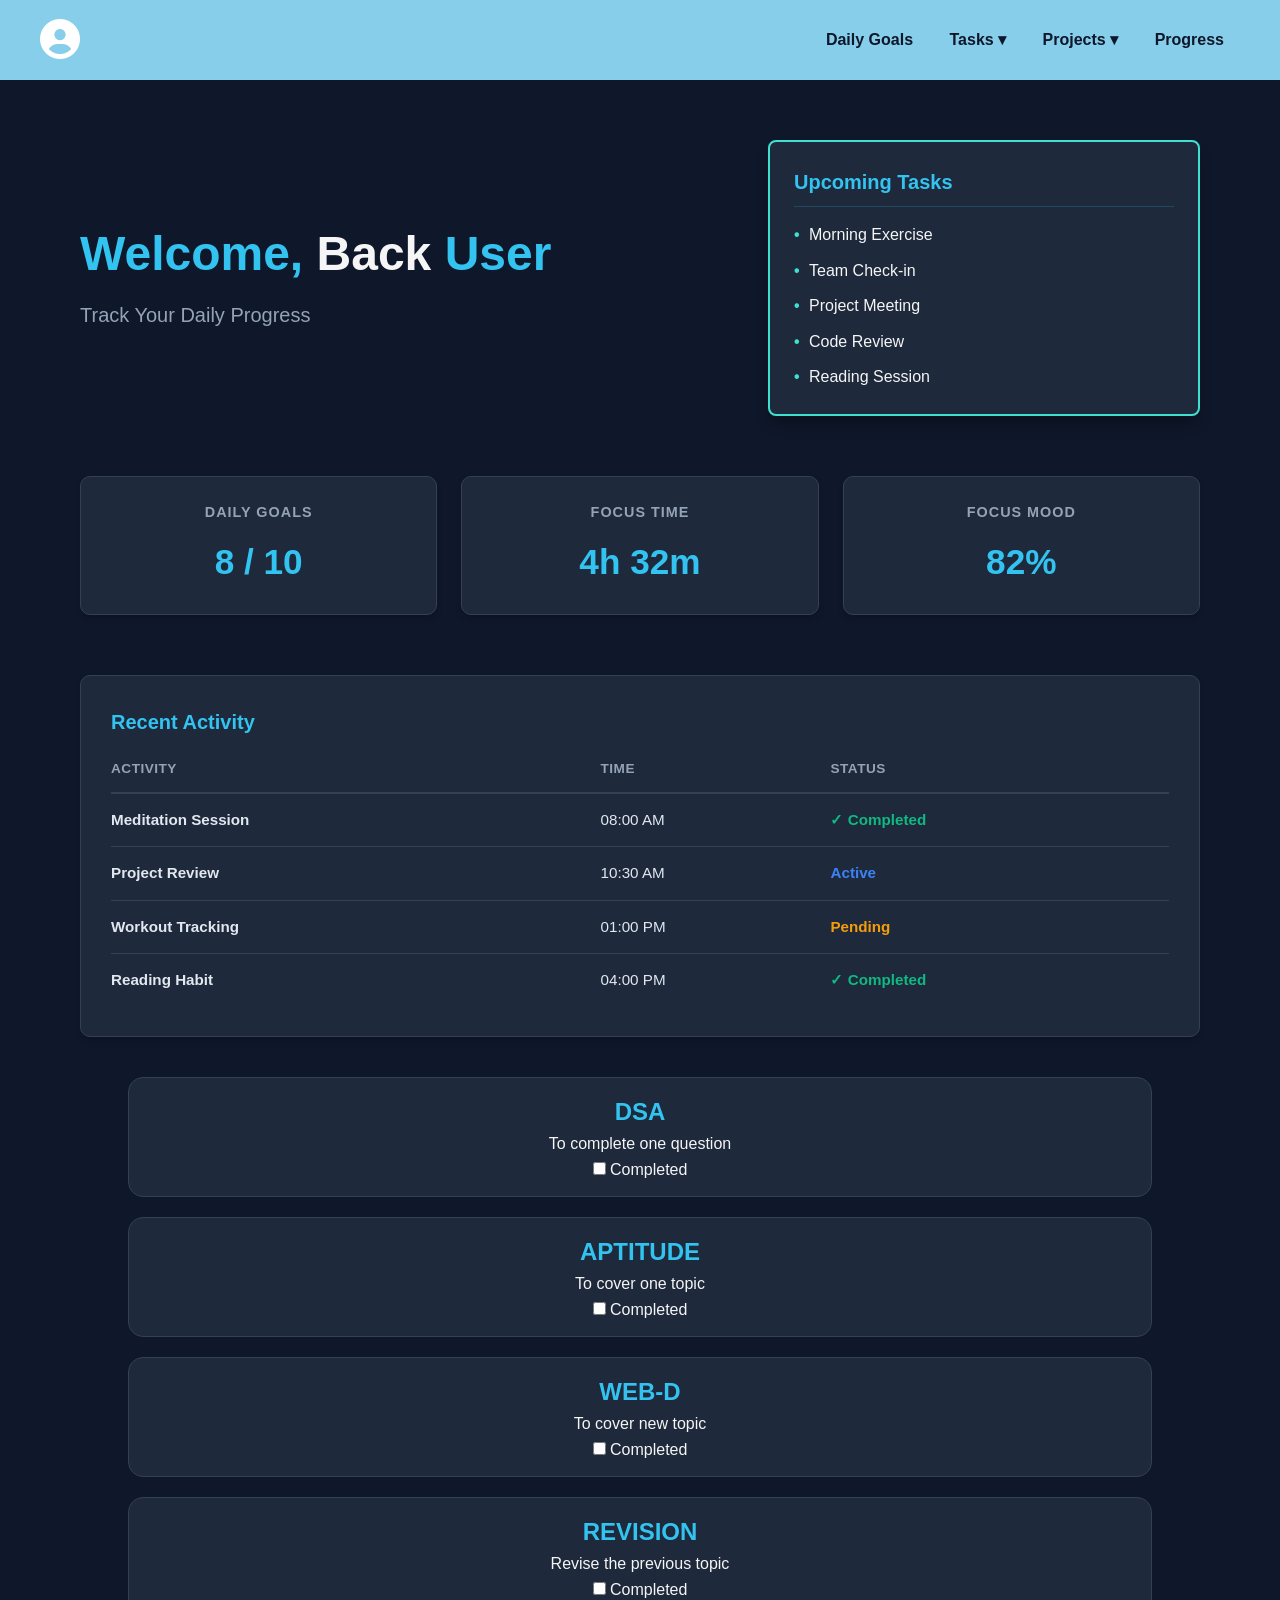
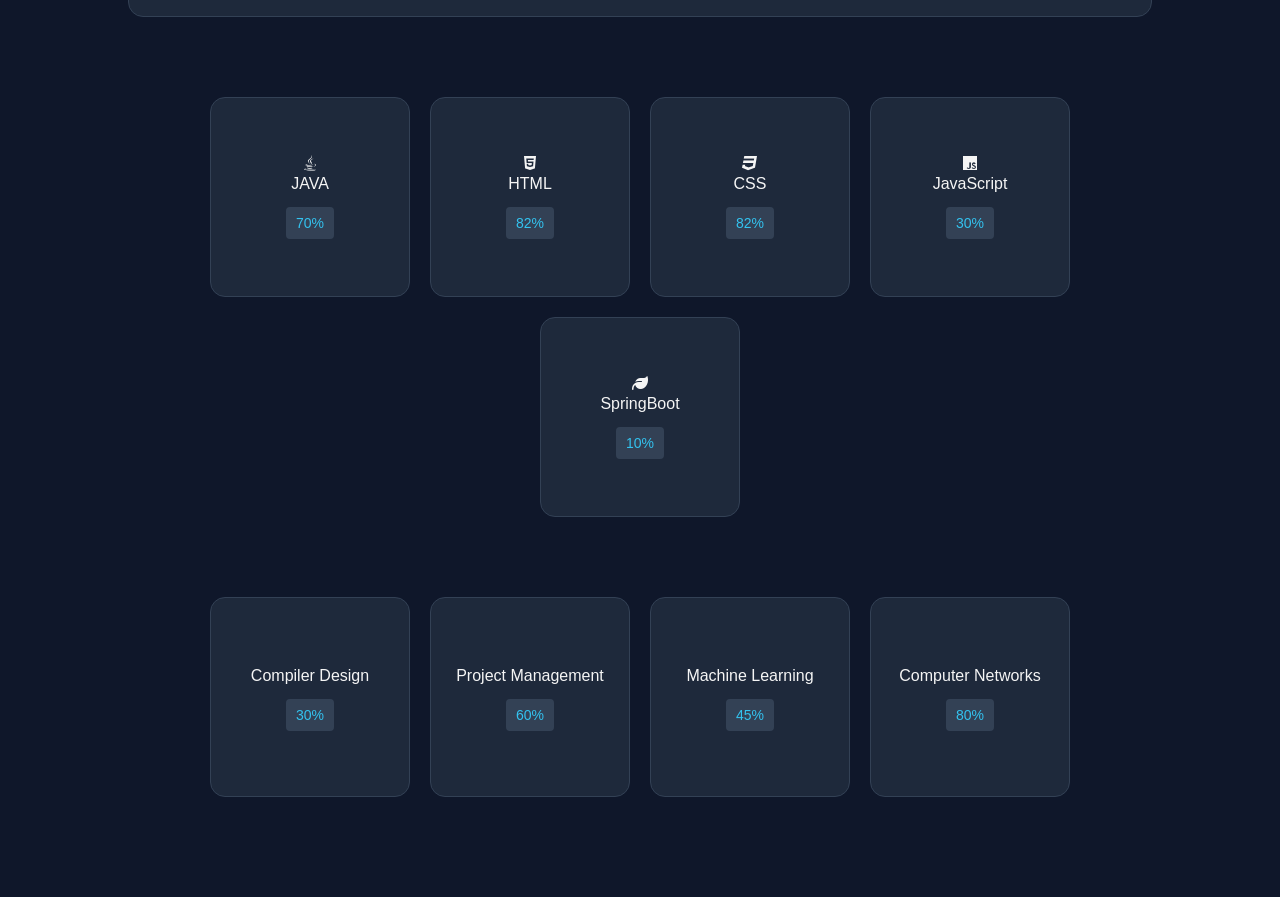
==== home.html @ 6d2ad8e4 "add the profile section and remove the personal dashboard section" ====
<!DOCTYPE html>
<html lang="en">
<head>
  <meta charset="UTF-8">
  <meta name="viewport" content="width=device-width, initial-scale=1.0">
  <title>Personal Placement Tracker</title>
  <link rel ="stylesheet" href="style.css">
  <link rel="stylesheet" href="https://cdnjs.cloudflare.com/ajax/libs/font-awesome/6.5.0/css/all.min.css">
</head>
<body>
  <header class="main">
        <div class="profile">
        <i class="fa-solid fa-circle-user"></i>
        </div>
      <nav class="nav-container">
        <a href="#DailyGoals" class="btn">Daily Goals</a>
        <div class="dropdown">
            <a href="#Tasks" class="btn">Tasks ▾</a>
            <div class="dropdown-content">
             <a href="#dsa">DSA</a>
             <a href="#aptitude">Apptitude</a>
             <a href="#web-d">Web-D</a>
             <a href="#revision">Revision</a>
            </div>
        </div>
        <div class="dropdown">
            <a href="#projects" class="btn dropdown-btn">Projects ▾</a>
            <div class="dropdown-content">
                <a href="https://ritesh-620.github.io/personalportfolio/" target="_blank">My Portfolio Website</a>
                <a href="#home">Personal Dashboard</a>
            </div>
        </div>
        <a href="#Progress" class="btn">Progress</a>
    </nav>
  </header>
  
  <section id="home" class="main-container">
        <div class="LEFT">
            <h1 class="intro">
                <span class="intro1">Welcome,</span>
                <span class="intro2">Back</span>
                <span class="intro3">User</span>
            </h1>
            <h2 class="text1">
                <span>Track Your Daily Progress</span>
            </h2>
        </div>

        <div class="RIGHT">
        <div class="Upcoming-Tasks">
            <h3>Upcoming Tasks</h3>
            <div class="task-list">
            <li>Morning Exercise</li>
            <li>Team Check-in</li>
            <li>Project Meeting</li>
            <li>Code Review</li>
            <li>Reading Session</li>
            </div>  
        </div>
        </div>
   </section>

  <section class="metrics-container">
    <div class="metric-card">
        <div class="metric-title">Daily Goals</div>
        <div class="metric-value">8 / 10</div>
    </div>

    <div class="metric-card">
        <div class="metric-title">Focus Time</div>
        <div class="metric-value">4h 32m</div>
    </div>

    <div class="metric-card">
        <div class="metric-title">Focus Mood</div>
        <div class="metric-value">82%</div>
    </div>
      
  </section>
  <div class="card activity-card">
    <h3>Recent Activity</h3>
    <table class="activity-table">
        <thead>
            <tr>
                <th>Activity</th>
                <th>Time</th>
                <th>Status</th>
            </tr>
        </thead>
        <tbody id="activityTableBody">
             <tr>
                <td>Meditation Session</td>
                <td>08:00 AM</td>
                <td>✓ Completed</td>
            </tr>
            <tr>
                <td>Project Review</td>
                <td>10:30 AM</td>
                <td>Active</td>
            </tr>
            <tr>
                <td>Workout Tracking</td>
                <td>01:00 PM</td>
                <td>Pending</td>
            </tr>
            <tr>
                <td>Reading Habit</td>
                <td>04:00 PM</td>
                <td>✓ Completed</td>
            </tr>
        </tbody>
    </table>
    </div>
    <div class="Tasks" id="Tasks">
        <div class="dsa" id="dsa">
            <h2>DSA</h2>
            <p>To complete one question</p>
            <div class="task">
                <input type="checkbox" id="check1">
                <label for="check1">Completed</label>
            </div>
        </div>
        <div class="aptitude" id="aptitude">
            <h2>APTITUDE</h2>
            <p>To cover one topic</p>
            <div class="task">
                <input type="checkbox" id="check1">
                <label for="check1">Completed</label>
            </div>
        </div>
        <div class="web-d" id="web-d">
            <h2>WEB-D</h2>
            <p>To cover new topic</p>
            <div class="task">
                <input type="checkbox" id="check1">
                <label for="check1">Completed</label>
            </div>
        </div>
        <div class="revision" id="revision">
            <h2>REVISION</h2>
            <p>Revise the previous topic</p>
            <div class="task">
                <input type="checkbox" id="check1">
                <label for="check1">Completed</label>
            </div>
        </div>
    </div>
    <div  class="Progress" id="Progress">

        <div class="Coding-Progress">
           
           <div class="Java">
                <i class="fa-brands fa-java"></i>
                <p>JAVA</p>
                <div class="Progress-bar">70%</div>
                
            </div>
            <div class="Html">
                <i class="fa-brands fa-html5"></i>
                <p>HTML</p>
                <div class="Progress-bar">82%</div>
                
            </div>
            <div class="Css">
                <i class="fa-brands fa-css3"></i>
                 <p>CSS</p>
                <div class="Progress-bar">82%</div>
               
            </div>
            <div class="javascript">
                <i class="fa-brands fa-js"></i>
                <p>JavaScript</p>
                 <div class="Progress-bar">30%</div>
                
            </div>
            <div class="springboot">
                <i class="fa-solid fa-leaf"></i>
                <p>SpringBoot</p>
                <div class="Progress-bar">10%</div>
                
            </div>
        </div>
        <div class="Sem-subject-Progress">
            
            <div class="subject1">
                <p>Compiler Design</p>
                <div class="Progress-bar">30%</div>
            </div>
            <div class="subject2">
                <p>Project Management</p>
                <div class="Progress-bar">60%</div>
            </div>
            <div class="subject3">
                <p>Machine Learning</p>
                <div class="Progress-bar">45%</div>
            </div>
             <div class="subject4">
                <p>Computer Networks</p>
                <div class="Progress-bar">80%</div>
            </div>
        </div>
    </div>
  
  <script src="app.js"></script>
</body>
</html>
---- style.css ----
* {
    margin: 0;
    padding: 0;
    box-sizing: border-box;
}

body {
    background-color: #0F172A;
    color: whitesmoke;
    font-family: 'Inter', sans-serif;
    line-height: 1.6;
    padding-bottom: 60px;
}
.main {
    background-color: skyblue;
    height: 80px;
    display: flex;
    justify-content: space-between;
    align-items: center;
    padding: 0 40px;
}
.profile i{
  color:white;
  font-size:  40px;
}


.btn {
    padding: 8px 16px;
    font-size: 16px;
    font-weight: bold;
    text-decoration: none;
    color: #0F172A; 
    border-radius: 4px;
    transition: background-color 0.3s, color 0.3s;
}

.btn:hover {
    background-color: rgba(15, 23, 42, 0.15);
    color: #000000;
}


.main-container {
    display: grid;
    grid-template-columns: 1.2fr 0.8fr; 
    width: 100%;
    max-width: 1200px;
    margin: 0 auto;
    padding: 60px 40px 40px 40px;
    align-items: center;
    gap: 40px;
}

.intro {
    font-size: 48px;
    line-height: 1.2;
    margin-bottom: 16px;
}

.intro1, .intro3 {
    color: #33C3F0;
}

.text1 {
    font-size: 20px;
    color: #94A3B8;
    font-weight: 400;
}

.RIGHT {
    width: 100%;
}

.Upcoming-Tasks {
    background-color: #1E293B; 
    color: whitesmoke;
    border: 2px solid turquoise;
    border-radius: 8px;
    padding: 24px;
    width: 100%;
    box-shadow: 0 10px 15px -3px rgba(0, 0, 0, 0.3);
}

.Upcoming-Tasks h3 {
    font-size: 20px;
    margin-bottom: 15px;
    color: #33C3F0;
    border-bottom: 1px solid rgba(51, 195, 240, 0.2);
    padding-bottom: 8px;
}

.task-list {
    list-style: none;
    display: flex;
    flex-direction: column;
    gap: 10px;
}

.task-list li {
    font-size: 16px;
    padding-left: 15px;
    position: relative;
}

.task-list li::before {
    content: "•";
    color: turquoise;
    position: absolute;
    left: 0;
    font-weight: bold;
}


.metrics-container {
    display: grid;
    grid-template-columns: repeat(auto-fit, minmax(280px, 1fr));
    gap: 24px;
    max-width: 1200px;
    margin: 0 auto;
    padding: 20px 40px;
}

.metric-card {
    background-color: #1E293B; /* Standard subtle card panel background styling */
    color: whitesmoke;
    border: 1px solid #334155;
    border-radius: 10px;
    padding: 24px;
    text-align: center;
    box-shadow: 0 4px 6px -1px rgba(0, 0, 0, 0.2);
    transition: transform 0.2s ease;
}

.metric-card:hover {
    transform: translateY(-2px);
}

.metric-title {
    font-size: 0.9rem;
    color: #94A3B8;
    text-transform: uppercase;
    letter-spacing: 1px;
    font-weight: 600;
}

.metric-value {
    font-size: 2.2rem;
    font-weight: 700;
    margin-top: 10px;
    color: #33C3F0;
}


.activity-card {
    max-width: 1120px;
    margin: 40px auto 0 auto;
    background-color: #1E293B;
    border: 1px solid #334155;
    border-radius: 10px;
    padding: 30px;
    box-shadow: 0 4px 6px -1px rgba(0, 0, 0, 0.2);
}

.activity-card h3 {
    font-size: 20px;
    margin-bottom: 20px;
    color: #33C3F0;
}

.activity-table {
    width: 100%;
    border-collapse: collapse;
    text-align: left;
}

.activity-table th {
    font-size: 0.85rem;
    color: #94A3B8;
    text-transform: uppercase;
    letter-spacing: 0.5px;
    padding-bottom: 12px;
    border-bottom: 2px solid #334155;
}

.activity-table td {
    padding: 14px 0;
    font-size: 0.95rem;
    border-bottom: 1px solid #334155;
    color: #E2E8F0;
}

.activity-table tr:last-child td {
    border-bottom: none;
}


.dropdown {
    position: relative;
    display: inline-block;
}


.dropdown-content {
    display: none;
    position: absolute;
    background-color: #1E293B; 
    min-width: 200px;
    box-shadow: 0px 8px 16px 0px rgba(0,0,0,0.4);
    border: 1px solid #334155;
    border-radius: 6px;
    z-index: 100;
    margin-top: 5px;
    overflow: hidden;
}

.dropdown-content a {
    color: #E2E8F0;
    padding: 12px 16px;
    text-emphasis-style: none;
    text-decoration: none;
    display: block;
    font-size: 14px;
    font-weight: 500;
    transition: background-color 0.2s, color 0.2s;
}

.dropdown-content a:hover {
    background-color: #334155;
    color: #33C3F0; 
}
.dropdown:hover .dropdown-content {
    display: block;
}

.dropdown:hover .dropdown-btn {
    background-color: rgba(15, 23, 42, 0.1);
}

.Coding-Progress{
    display: flex;
    flex-wrap: wrap;
    justify-content: center;
    gap: 20px;
    padding: 40px 10%;
}
.Java,.Html,.Css,.javascript,.springboot{
    height: 200px;
    width: 200px;
    background-color: #1E293B;
    border: 1px solid #334155;
    border-radius: 15px;
    display: flex;
    flex-direction: column;
    justify-content: center;
    align-items: center;
}
.Sem-subject-Progress{
    display: flex;
    flex-wrap: wrap;
    justify-content: center;
    gap: 20px;
    padding: 40px 10%;
}
.subject1,.subject2,.subject3,.subject4,.subject5{
    height: 200px;
    width: 200px;
    background-color: #1E293B;
    border: 1px solid #334155;
    border-radius: 15px;
    display: flex;
    flex-direction: column;
    justify-content: center;
    align-items: center;
}
.Progress-bar{
    margin-top: 10px;
    padding: 5px 10px;
    background-color: #334155;
    color: #33C3F0;
    border-radius: 4px;
    font-size: 14px;
    font-weight: 500;
}
.Tasks{
    display: flex;
    flex-direction: column;
    justify-content: center;
    gap: 20px;
    padding: 40px 10%;
}
.dsa,.aptitude,.web-d,.revision{
    height: 120px;
    width: 100%;
    background-color: #1E293B;
    border: 1px solid #334155;
    border-radius: 15px;
    display: flex;
    flex-direction: column;
    justify-content: center;
    align-items: center;
}
h2{
    color: #33C3F0;
}
input[type="checkbox"]:checked + label{
  text-decoration: line-through;
  color: gray;
}
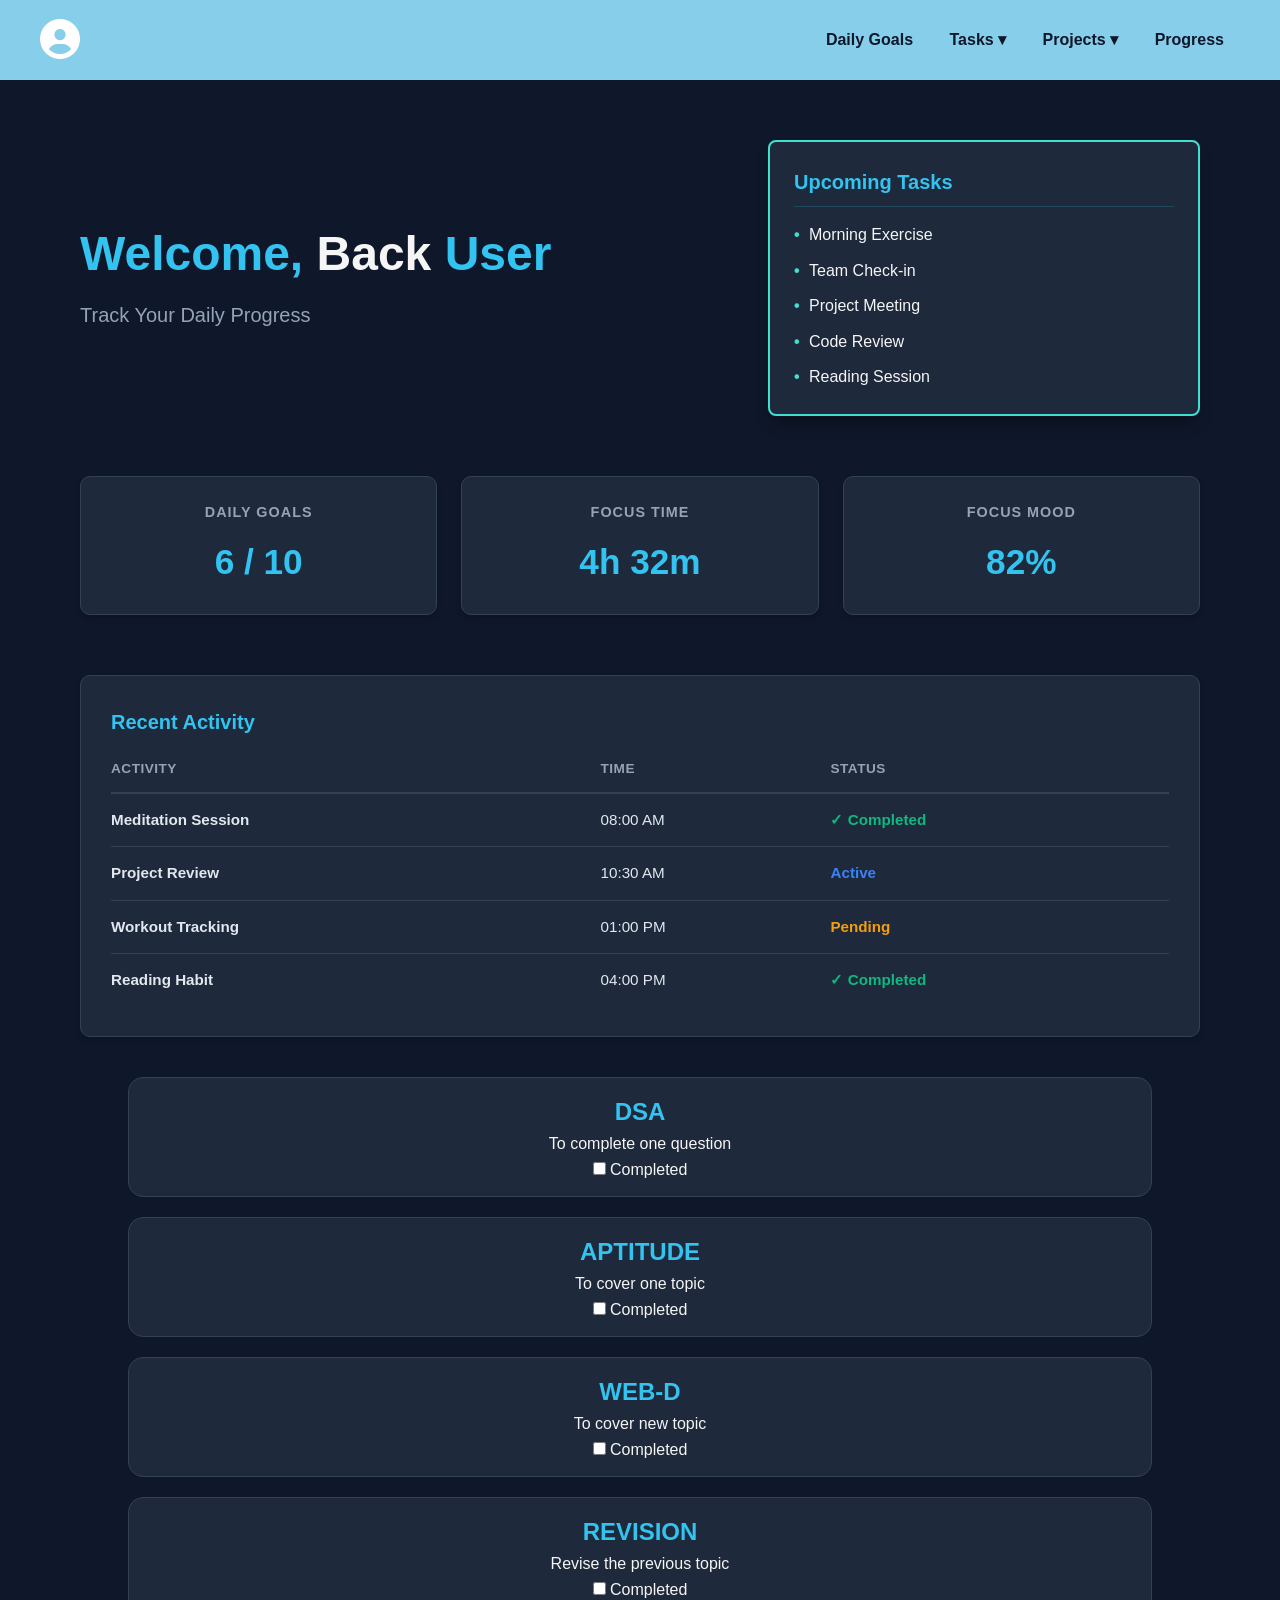
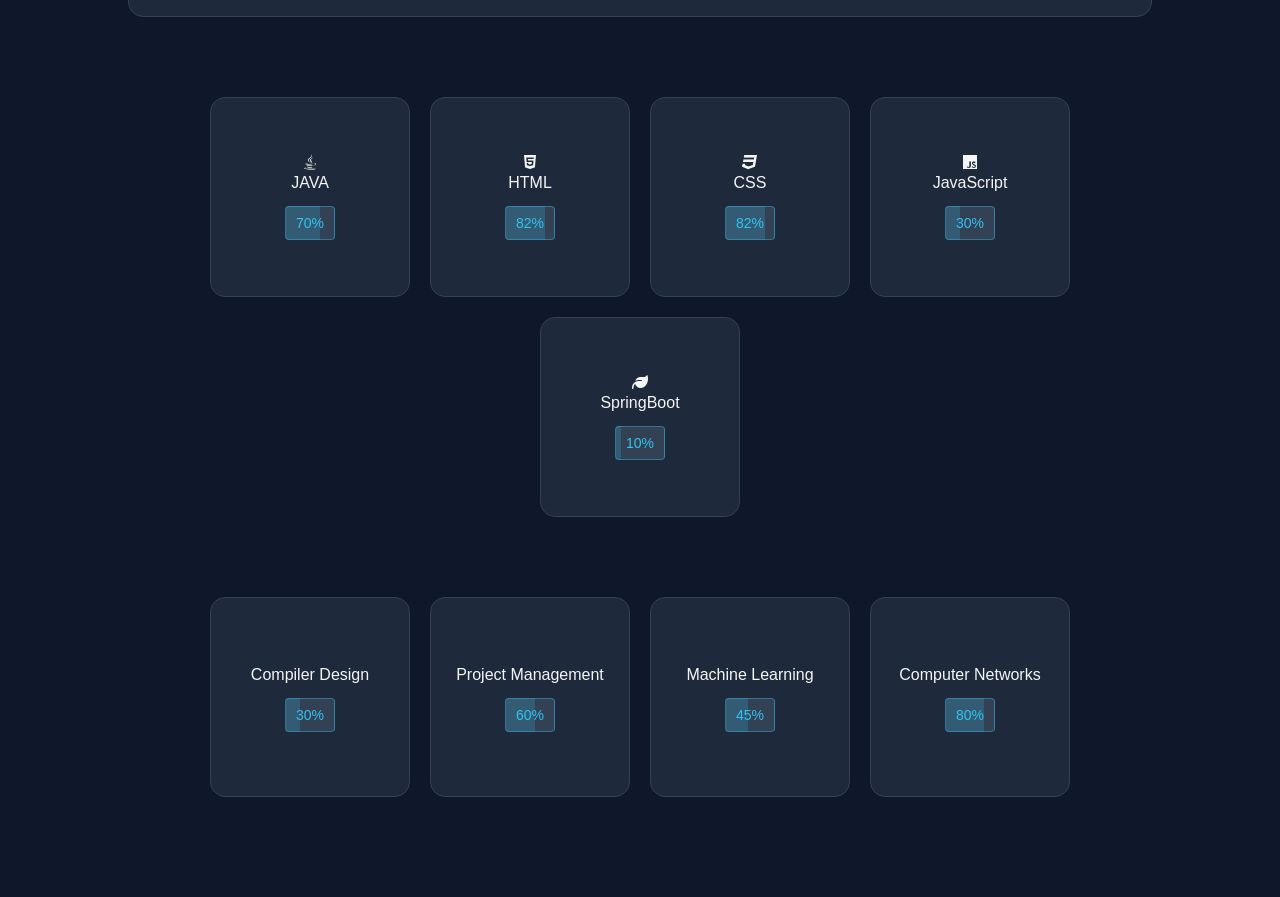
==== commit 442b2986: "add the sidebar and update the profle section" ====
--- a/home.html
+++ b/home.html
@@ -1,15 +1,15 @@
-<!DOCTYPE html>
+<!DOCTYPE html><!DOCTYPE html>
 <html lang="en">
 <head>
   <meta charset="UTF-8">
   <meta name="viewport" content="width=device-width, initial-scale=1.0">
   <title>Personal Placement Tracker</title>
-  <link rel ="stylesheet" href="style.css">
+  <link rel="stylesheet" href="style.css">
   <link rel="stylesheet" href="https://cdnjs.cloudflare.com/ajax/libs/font-awesome/6.5.0/css/all.min.css">
 </head>
 <body>
   <header class="main">
-        <div class="profile">
+        <div class="profile" onclick="openSidebar()">
         <i class="fa-solid fa-circle-user"></i>
         </div>
       <nav class="nav-container">
@@ -49,13 +49,13 @@
         <div class="RIGHT">
         <div class="Upcoming-Tasks">
             <h3>Upcoming Tasks</h3>
-            <div class="task-list">
-            <li>Morning Exercise</li>
-            <li>Team Check-in</li>
-            <li>Project Meeting</li>
-            <li>Code Review</li>
-            <li>Reading Session</li>
-            </div>  
+            <ul class="task-list">
+                <li>Morning Exercise</li>
+                <li>Team Check-in</li>
+                <li>Project Meeting</li>
+                <li>Code Review</li>
+                <li>Reading Session</li>
+            </ul>  
         </div>
         </div>
    </section>
@@ -79,37 +79,39 @@
   </section>
   <div class="card activity-card">
     <h3>Recent Activity</h3>
-    <table class="activity-table">
-        <thead>
-            <tr>
-                <th>Activity</th>
-                <th>Time</th>
-                <th>Status</th>
-            </tr>
-        </thead>
-        <tbody id="activityTableBody">
-             <tr>
-                <td>Meditation Session</td>
-                <td>08:00 AM</td>
-                <td>✓ Completed</td>
-            </tr>
-            <tr>
-                <td>Project Review</td>
-                <td>10:30 AM</td>
-                <td>Active</td>
-            </tr>
-            <tr>
-                <td>Workout Tracking</td>
-                <td>01:00 PM</td>
-                <td>Pending</td>
-            </tr>
-            <tr>
-                <td>Reading Habit</td>
-                <td>04:00 PM</td>
-                <td>✓ Completed</td>
-            </tr>
-        </tbody>
-    </table>
+    <div style="overflow-x: auto;">
+        <table class="activity-table">
+            <thead>
+                <tr>
+                    <th>Activity</th>
+                    <th>Time</th>
+                    <th>Status</th>
+                </tr>
+            </thead>
+            <tbody id="activityTableBody">
+                 <tr>
+                    <td>Meditation Session</td>
+                    <td>08:00 AM</td>
+                    <td>✓ Completed</td>
+                </tr>
+                <tr>
+                    <td>Project Review</td>
+                    <td>10:30 AM</td>
+                    <td>Active</td>
+                </tr>
+                <tr>
+                    <td>Workout Tracking</td>
+                    <td>01:00 PM</td>
+                    <td>Pending</td>
+                </tr>
+                <tr>
+                    <td>Reading Habit</td>
+                    <td>04:00 PM</td>
+                    <td>✓ Completed</td>
+                </tr>
+            </tbody>
+        </table>
+    </div>
     </div>
     <div class="Tasks" id="Tasks">
         <div class="dsa" id="dsa">
@@ -124,64 +126,57 @@
             <h2>APTITUDE</h2>
             <p>To cover one topic</p>
             <div class="task">
-                <input type="checkbox" id="check1">
-                <label for="check1">Completed</label>
+                <input type="checkbox" id="check2">
+                <label for="check2">Completed</label>
             </div>
         </div>
         <div class="web-d" id="web-d">
             <h2>WEB-D</h2>
             <p>To cover new topic</p>
             <div class="task">
-                <input type="checkbox" id="check1">
-                <label for="check1">Completed</label>
+                <input type="checkbox" id="check3">
+                <label for="check3">Completed</label>
             </div>
         </div>
         <div class="revision" id="revision">
             <h2>REVISION</h2>
             <p>Revise the previous topic</p>
             <div class="task">
-                <input type="checkbox" id="check1">
-                <label for="check1">Completed</label>
-            </div>
-        </div>
-    </div>
-    <div  class="Progress" id="Progress">
+                <input type="checkbox" id="check4">
+                <label for="check4">Completed</label>
+            </div>
+        </div>
+    </div>
+    <div class="Progress" id="Progress">
 
         <div class="Coding-Progress">
-           
            <div class="Java">
                 <i class="fa-brands fa-java"></i>
                 <p>JAVA</p>
                 <div class="Progress-bar">70%</div>
-                
             </div>
             <div class="Html">
                 <i class="fa-brands fa-html5"></i>
                 <p>HTML</p>
                 <div class="Progress-bar">82%</div>
-                
             </div>
             <div class="Css">
                 <i class="fa-brands fa-css3"></i>
                  <p>CSS</p>
                 <div class="Progress-bar">82%</div>
-               
             </div>
             <div class="javascript">
                 <i class="fa-brands fa-js"></i>
                 <p>JavaScript</p>
                  <div class="Progress-bar">30%</div>
-                
             </div>
             <div class="springboot">
                 <i class="fa-solid fa-leaf"></i>
                 <p>SpringBoot</p>
                 <div class="Progress-bar">10%</div>
-                
             </div>
         </div>
         <div class="Sem-subject-Progress">
-            
             <div class="subject1">
                 <p>Compiler Design</p>
                 <div class="Progress-bar">30%</div>
@@ -200,7 +195,20 @@
             </div>
         </div>
     </div>
-  
+
+<div id="sidebar" class="sidebar">
+    <div class="profile">
+        <i class="fa-solid fa-circle-user"></i>
+        </div>
+    <h3>Profile</h3>
+
+    <button onclick="logout()">Logout
+    <i class="fa-solid fa-right-from-bracket"></i>
+    </button>
+
+</div>
+
+<div id="overlay" onclick="closeSidebar()"></div>
   <script src="app.js"></script>
 </body>
 </html>
--- a/style.css
+++ b/style.css
@@ -23,7 +23,6 @@
   color:white;
   font-size:  40px;
 }
-
 
 .btn {
     padding: 8px 16px;
@@ -122,7 +121,7 @@
 }
 
 .metric-card {
-    background-color: #1E293B; /* Standard subtle card panel background styling */
+    background-color: #1E293B; 
     color: whitesmoke;
     border: 1px solid #334155;
     border-radius: 10px;
@@ -306,4 +305,71 @@
 input[type="checkbox"]:checked + label{
   text-decoration: line-through;
   color: gray;
+}
+
+@media (max-width: 768px) {
+    .main {
+        padding: 0 15px;
+    }
+    .nav-container {
+        display: flex;
+        gap: 5px;
+    }
+    .btn {
+        padding: 6px 10px;
+        font-size: 13px;
+    }
+    .dropdown-content {
+        min-width: 130px;
+    }
+    .main-container {
+        grid-template-columns: 1fr;
+        padding: 30px 20px;
+        gap: 20px;
+    }
+    .intro {
+        font-size: 32px;
+    }
+    .metrics-container {
+        padding: 10px 20px;
+    }
+    .activity-card {
+        margin: 20px;
+        padding: 15px;
+    }
+    .Tasks, .Coding-Progress, .Sem-subject-Progress {
+        padding: 20px 5%;
+    }
+}
+
+.sidebar{
+  position:fixed;
+  top:0;
+  left:-250px;
+  width:250px;
+  height:100%;
+  background:#1E293B;
+  color:white;
+  padding:20px;
+  transition:0.3s;
+  z-index:1000;
+}
+
+.sidebar.active{
+  left:0;
+}
+
+#overlay{
+  position:fixed;
+  top:0;
+  left:0;
+  width:100%;
+  height:100%;
+  background:rgba(0,0,0,0.5);
+  display:none;
+  z-index:999;
+}
+
+#overlay.active{
+  display:block;
 }
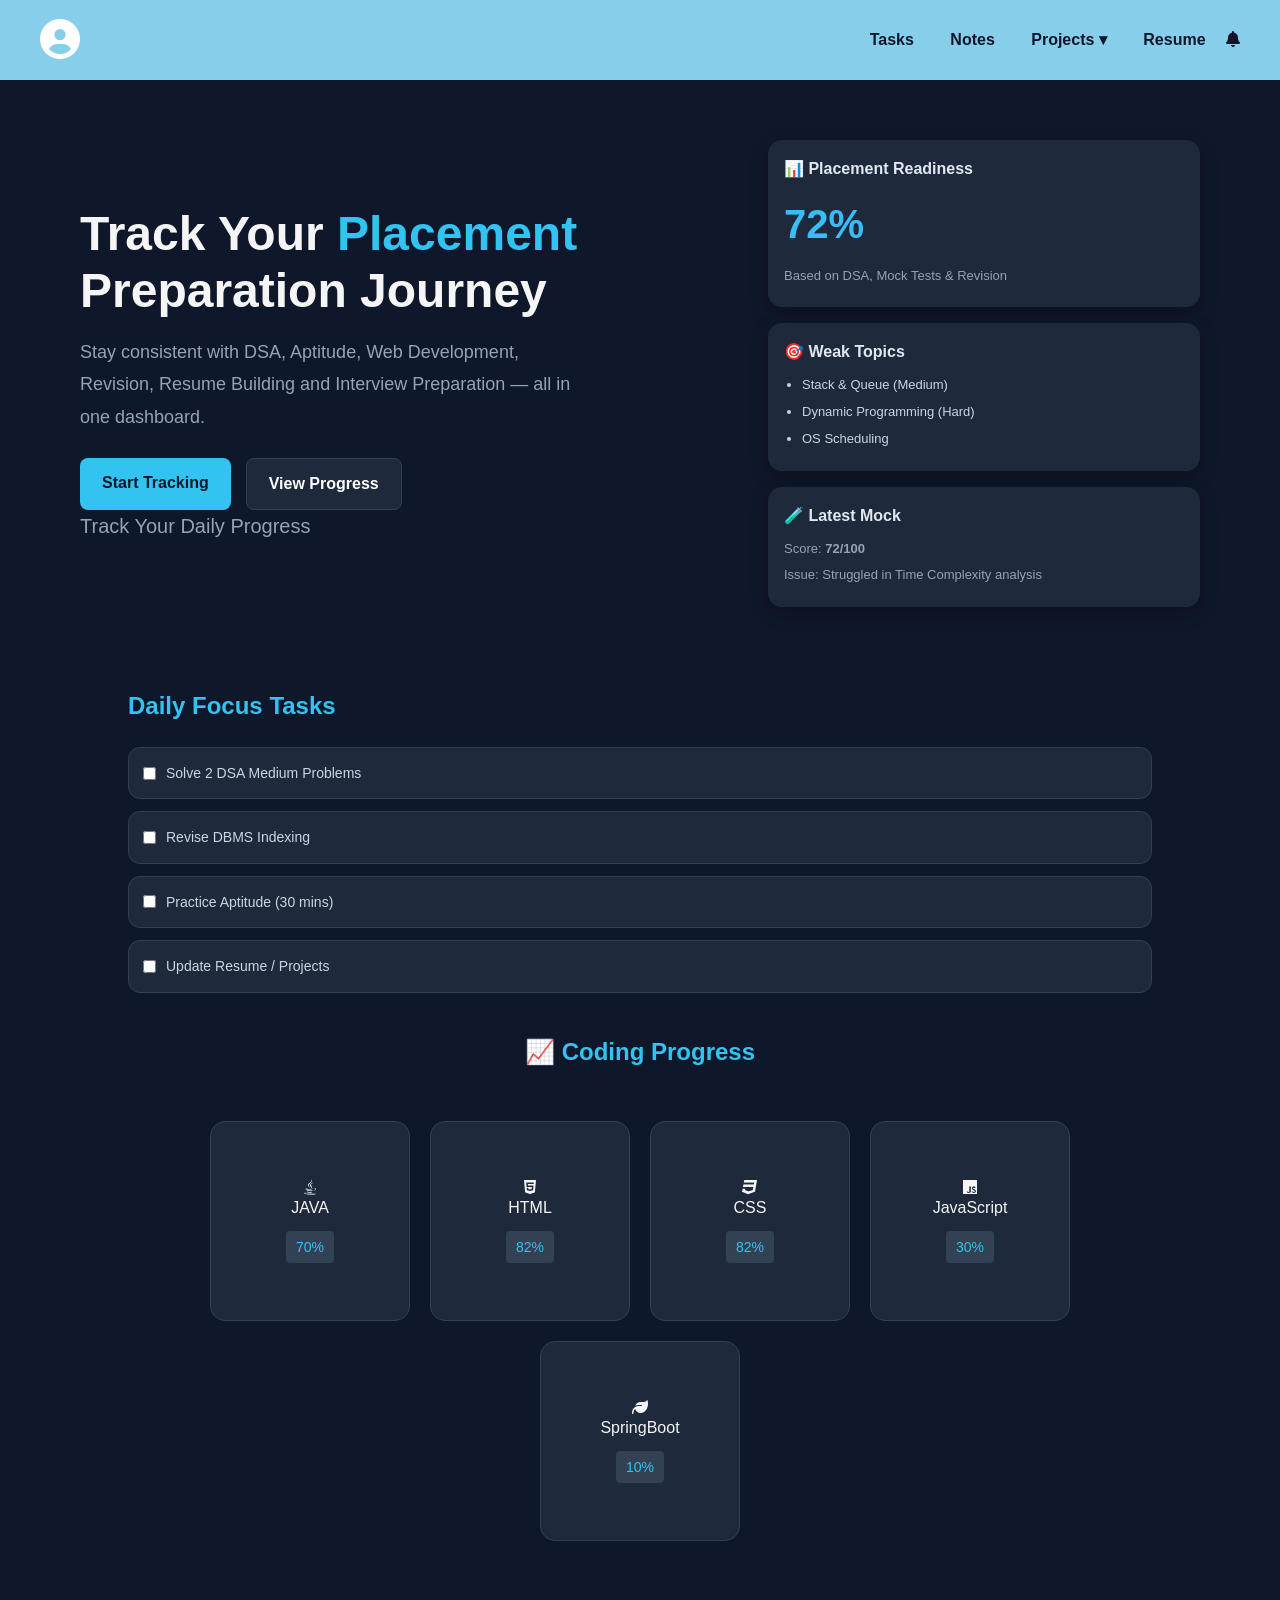
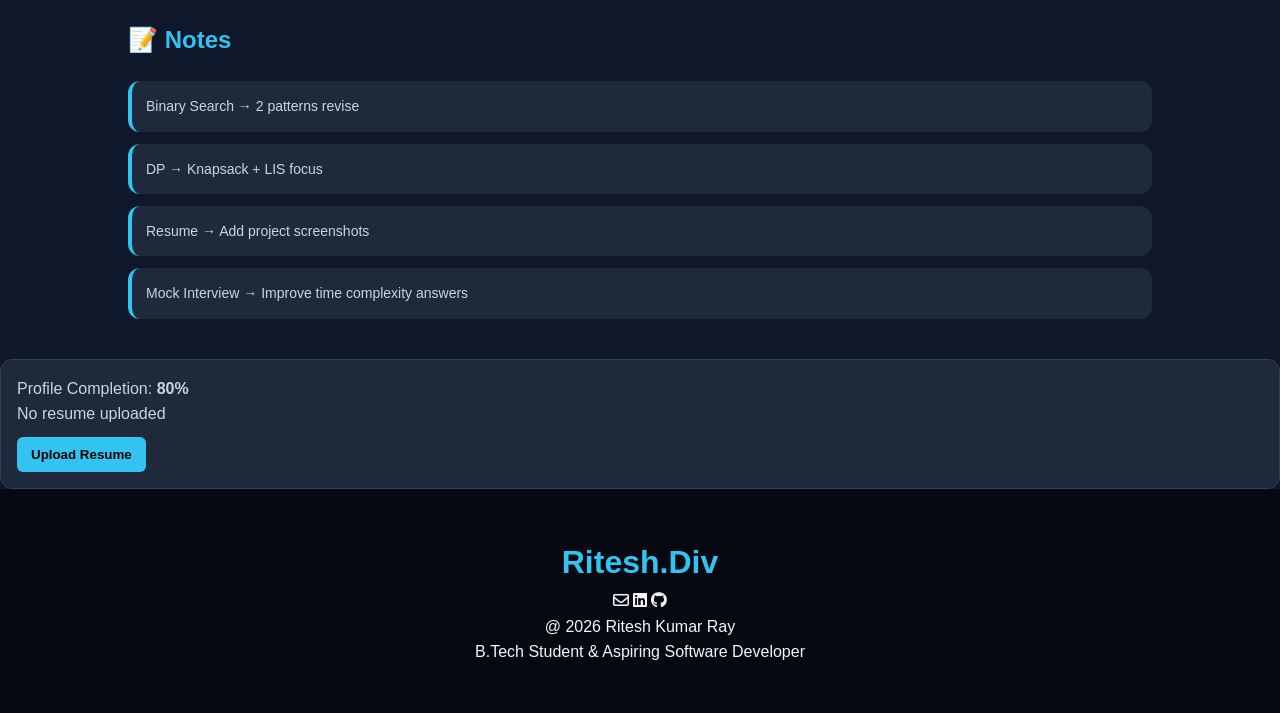
==== commit a5ce4d48: "update the hero section and add the notes and resume part and also make some changes in the task sec" ====
--- a/home.html
+++ b/home.html
@@ -13,142 +13,92 @@
         <i class="fa-solid fa-circle-user"></i>
         </div>
       <nav class="nav-container">
-        <a href="#DailyGoals" class="btn">Daily Goals</a>
-        <div class="dropdown">
-            <a href="#Tasks" class="btn">Tasks ▾</a>
-            <div class="dropdown-content">
-             <a href="#dsa">DSA</a>
-             <a href="#aptitude">Apptitude</a>
-             <a href="#web-d">Web-D</a>
-             <a href="#revision">Revision</a>
-            </div>
-        </div>
+        <a href="#Tasks" class="btn">Tasks</a>
+        <a href="#Notes" class="btn">Notes</a>
         <div class="dropdown">
             <a href="#projects" class="btn dropdown-btn">Projects ▾</a>
             <div class="dropdown-content">
                 <a href="https://ritesh-620.github.io/personalportfolio/" target="_blank">My Portfolio Website</a>
-                <a href="#home">Personal Dashboard</a>
+                <a href="#home">Placement Preparation Dashboard</a>
             </div>
         </div>
-        <a href="#Progress" class="btn">Progress</a>
+        <a href="#Resume" class="btn">Resume</a>
+       <i class="fa-solid fa-bell" style="color: rgb(22, 18, 45);"></i>
     </nav>
   </header>
   
   <section id="home" class="main-container">
-        <div class="LEFT">
+        <div class="LEFT"> 
             <h1 class="intro">
-                <span class="intro1">Welcome,</span>
-                <span class="intro2">Back</span>
-                <span class="intro3">User</span>
+                Track Your <span class="intro1">Placement</span><br>
+                Preparation Journey
             </h1>
+
+            <p class="hero-description">
+                Stay consistent with DSA, Aptitude, Web Development,
+                Revision, Resume Building and Interview Preparation —
+                all in one dashboard.
+            </p>
+
+            <div class="hero-buttons">
+                <a href="#Tasks" class="hero-btn">Start Tracking</a>
+                <a href="#Progress" class="hero-btn secondary-btn">View Progress</a>
+            </div>
             <h2 class="text1">
                 <span>Track Your Daily Progress</span>
             </h2>
         </div>
 
-        <div class="RIGHT">
-        <div class="Upcoming-Tasks">
-            <h3>Upcoming Tasks</h3>
-            <ul class="task-list">
-                <li>Morning Exercise</li>
-                <li>Team Check-in</li>
-                <li>Project Meeting</li>
-                <li>Code Review</li>
-                <li>Reading Session</li>
-            </ul>  
-        </div>
+        <div class="right-panel">
+            <div class="card">
+                <h3>📊 Placement Readiness</h3>
+                <div class="big-score">72%</div>
+                <p>Based on DSA, Mock Tests & Revision</p>
+            </div>
+            <div class="card">
+            <h3>🎯 Weak Topics</h3>
+            <ul>
+                <li>Stack & Queue (Medium)</li>
+                <li>Dynamic Programming (Hard)</li>
+                <li>OS Scheduling</li>
+            </ul>
+            </div>
+            <div class="card">
+                <h3>🧪 Latest Mock</h3>
+                <p>Score: <b>72/100</b></p>
+                <p>Issue: Struggled in Time Complexity analysis</p>
+            </div>
         </div>
    </section>
 
-  <section class="metrics-container">
-    <div class="metric-card">
-        <div class="metric-title">Daily Goals</div>
-        <div class="metric-value">8 / 10</div>
+    <div class="Tasks" id="Tasks">
+
+        <h2>Daily Focus Tasks</h2>
+
+        <div class="task-card">
+            <input type="checkbox" id="t1">
+            <label for="t1">Solve 2 DSA Medium Problems</label>
+        </div>
+
+        <div class="task-card">
+            <input type="checkbox" id="t2">
+            <label for="t2">Revise DBMS Indexing</label>
+        </div>
+
+        <div class="task-card">
+            <input type="checkbox" id="t3">
+            <label for="t3">Practice Aptitude (30 mins)</label>
+        </div>
+
+        <div class="task-card">
+            <input type="checkbox" id="t4">
+            <label for="t4">Update Resume / Projects</label>
+        </div>
+
     </div>
 
-    <div class="metric-card">
-        <div class="metric-title">Focus Time</div>
-        <div class="metric-value">4h 32m</div>
-    </div>
-
-    <div class="metric-card">
-        <div class="metric-title">Focus Mood</div>
-        <div class="metric-value">82%</div>
-    </div>
-      
-  </section>
-  <div class="card activity-card">
-    <h3>Recent Activity</h3>
-    <div style="overflow-x: auto;">
-        <table class="activity-table">
-            <thead>
-                <tr>
-                    <th>Activity</th>
-                    <th>Time</th>
-                    <th>Status</th>
-                </tr>
-            </thead>
-            <tbody id="activityTableBody">
-                 <tr>
-                    <td>Meditation Session</td>
-                    <td>08:00 AM</td>
-                    <td>✓ Completed</td>
-                </tr>
-                <tr>
-                    <td>Project Review</td>
-                    <td>10:30 AM</td>
-                    <td>Active</td>
-                </tr>
-                <tr>
-                    <td>Workout Tracking</td>
-                    <td>01:00 PM</td>
-                    <td>Pending</td>
-                </tr>
-                <tr>
-                    <td>Reading Habit</td>
-                    <td>04:00 PM</td>
-                    <td>✓ Completed</td>
-                </tr>
-            </tbody>
-        </table>
-    </div>
-    </div>
-    <div class="Tasks" id="Tasks">
-        <div class="dsa" id="dsa">
-            <h2>DSA</h2>
-            <p>To complete one question</p>
-            <div class="task">
-                <input type="checkbox" id="check1">
-                <label for="check1">Completed</label>
-            </div>
-        </div>
-        <div class="aptitude" id="aptitude">
-            <h2>APTITUDE</h2>
-            <p>To cover one topic</p>
-            <div class="task">
-                <input type="checkbox" id="check2">
-                <label for="check2">Completed</label>
-            </div>
-        </div>
-        <div class="web-d" id="web-d">
-            <h2>WEB-D</h2>
-            <p>To cover new topic</p>
-            <div class="task">
-                <input type="checkbox" id="check3">
-                <label for="check3">Completed</label>
-            </div>
-        </div>
-        <div class="revision" id="revision">
-            <h2>REVISION</h2>
-            <p>Revise the previous topic</p>
-            <div class="task">
-                <input type="checkbox" id="check4">
-                <label for="check4">Completed</label>
-            </div>
-        </div>
-    </div>
     <div class="Progress" id="Progress">
-
+        <h2>📈 Coding Progress</h2>
         <div class="Coding-Progress">
            <div class="Java">
                 <i class="fa-brands fa-java"></i>
@@ -176,39 +126,56 @@
                 <div class="Progress-bar">10%</div>
             </div>
         </div>
-        <div class="Sem-subject-Progress">
-            <div class="subject1">
-                <p>Compiler Design</p>
-                <div class="Progress-bar">30%</div>
-            </div>
-            <div class="subject2">
-                <p>Project Management</p>
-                <div class="Progress-bar">60%</div>
-            </div>
-            <div class="subject3">
-                <p>Machine Learning</p>
-                <div class="Progress-bar">45%</div>
-            </div>
-             <div class="subject4">
-                <p>Computer Networks</p>
-                <div class="Progress-bar">80%</div>
-            </div>
-        </div>
+    </div>
+    
+    <div class="Notes" id="Notes">
+        <h2>📝 Notes</h2>
+
+        <div class="note-card">Binary Search → 2 patterns revise</div>
+        <div class="note-card">DP → Knapsack + LIS focus</div>
+        <div class="note-card">Resume → Add project screenshots</div>
+        <div class="note-card">Mock Interview → Improve time complexity answers</div>
     </div>
 
-<div id="sidebar" class="sidebar">
-    <div class="profile">
-        <i class="fa-solid fa-circle-user"></i>
+    <div class="resume-card" id="Resume">
+        <p>Profile Completion: <b>80%</b></p>
+        <p id="resume-status">No resume uploaded</p>
+
+        <input type="file" id="resumeUpload" accept="application/pdf" hidden>
+
+        <button id="resumeBtn" onclick="handleResumeClick()">
+            Upload Resume
+        </button>
+    </div>
+
+    <footer class="footer-section">
+        <div class="foot-sec1">
+            <a ><h1>Ritesh.Div</h1></a>
         </div>
-    <h3>Profile</h3>
+        <div class="foot-sec2">
+            <a><i class="fa-regular fa-envelope"></i></a>
+            <a><i class="fa-brands fa-linkedin"></i></a>
+            <a><i class="fa-brands fa-github"></i></a>
+        </div>
+    <div class="foot-sec3">
+        <p>@ 2026 Ritesh Kumar Ray</p>
+        <p>B.Tech Student & Aspiring Software Developer</p>
+    </div>
+    </footer>
 
-    <button onclick="logout()">Logout
-    <i class="fa-solid fa-right-from-bracket"></i>
-    </button>
+    <div id="sidebar" class="sidebar">
+        <div class="profile">
+            <i class="fa-solid fa-circle-user"></i>
+            </div>
+        <h3>Profile</h3>
 
-</div>
+        <button onclick="logout()">Logout
+        <i class="fa-solid fa-right-from-bracket"></i>
+        </button>
 
-<div id="overlay" onclick="closeSidebar()"></div>
+    </div>
+
+  <div id="overlay" onclick="closeSidebar()"></div>
   <script src="app.js"></script>
 </body>
 </html>
--- a/style.css
+++ b/style.css
@@ -9,7 +9,7 @@
     color: whitesmoke;
     font-family: 'Inter', sans-serif;
     line-height: 1.6;
-    padding-bottom: 60px;
+   
 }
 .main {
     background-color: skyblue;
@@ -38,168 +38,10 @@
     background-color: rgba(15, 23, 42, 0.15);
     color: #000000;
 }
-
-
-.main-container {
-    display: grid;
-    grid-template-columns: 1.2fr 0.8fr; 
-    width: 100%;
-    max-width: 1200px;
-    margin: 0 auto;
-    padding: 60px 40px 40px 40px;
-    align-items: center;
-    gap: 40px;
-}
-
-.intro {
-    font-size: 48px;
-    line-height: 1.2;
-    margin-bottom: 16px;
-}
-
-.intro1, .intro3 {
-    color: #33C3F0;
-}
-
-.text1 {
-    font-size: 20px;
-    color: #94A3B8;
-    font-weight: 400;
-}
-
-.RIGHT {
-    width: 100%;
-}
-
-.Upcoming-Tasks {
-    background-color: #1E293B; 
-    color: whitesmoke;
-    border: 2px solid turquoise;
-    border-radius: 8px;
-    padding: 24px;
-    width: 100%;
-    box-shadow: 0 10px 15px -3px rgba(0, 0, 0, 0.3);
-}
-
-.Upcoming-Tasks h3 {
-    font-size: 20px;
-    margin-bottom: 15px;
-    color: #33C3F0;
-    border-bottom: 1px solid rgba(51, 195, 240, 0.2);
-    padding-bottom: 8px;
-}
-
-.task-list {
-    list-style: none;
-    display: flex;
-    flex-direction: column;
-    gap: 10px;
-}
-
-.task-list li {
-    font-size: 16px;
-    padding-left: 15px;
-    position: relative;
-}
-
-.task-list li::before {
-    content: "•";
-    color: turquoise;
-    position: absolute;
-    left: 0;
-    font-weight: bold;
-}
-
-
-.metrics-container {
-    display: grid;
-    grid-template-columns: repeat(auto-fit, minmax(280px, 1fr));
-    gap: 24px;
-    max-width: 1200px;
-    margin: 0 auto;
-    padding: 20px 40px;
-}
-
-.metric-card {
-    background-color: #1E293B; 
-    color: whitesmoke;
-    border: 1px solid #334155;
-    border-radius: 10px;
-    padding: 24px;
-    text-align: center;
-    box-shadow: 0 4px 6px -1px rgba(0, 0, 0, 0.2);
-    transition: transform 0.2s ease;
-}
-
-.metric-card:hover {
-    transform: translateY(-2px);
-}
-
-.metric-title {
-    font-size: 0.9rem;
-    color: #94A3B8;
-    text-transform: uppercase;
-    letter-spacing: 1px;
-    font-weight: 600;
-}
-
-.metric-value {
-    font-size: 2.2rem;
-    font-weight: 700;
-    margin-top: 10px;
-    color: #33C3F0;
-}
-
-
-.activity-card {
-    max-width: 1120px;
-    margin: 40px auto 0 auto;
-    background-color: #1E293B;
-    border: 1px solid #334155;
-    border-radius: 10px;
-    padding: 30px;
-    box-shadow: 0 4px 6px -1px rgba(0, 0, 0, 0.2);
-}
-
-.activity-card h3 {
-    font-size: 20px;
-    margin-bottom: 20px;
-    color: #33C3F0;
-}
-
-.activity-table {
-    width: 100%;
-    border-collapse: collapse;
-    text-align: left;
-}
-
-.activity-table th {
-    font-size: 0.85rem;
-    color: #94A3B8;
-    text-transform: uppercase;
-    letter-spacing: 0.5px;
-    padding-bottom: 12px;
-    border-bottom: 2px solid #334155;
-}
-
-.activity-table td {
-    padding: 14px 0;
-    font-size: 0.95rem;
-    border-bottom: 1px solid #334155;
-    color: #E2E8F0;
-}
-
-.activity-table tr:last-child td {
-    border-bottom: none;
-}
-
-
 .dropdown {
     position: relative;
     display: inline-block;
 }
-
-
 .dropdown-content {
     display: none;
     position: absolute;
@@ -235,7 +77,140 @@
 .dropdown:hover .dropdown-btn {
     background-color: rgba(15, 23, 42, 0.1);
 }
-
+.main-container {
+    display: grid;
+    grid-template-columns: 1.2fr 0.8fr; 
+    width: 100%;
+    max-width: 1200px;
+    margin: 0 auto;
+    padding: 60px 40px 40px 40px;
+    align-items: center;
+    gap: 40px;
+}
+
+.intro {
+    font-size: 48px;
+    line-height: 1.2;
+    margin-bottom: 16px;
+}
+
+.intro1 {
+    color: #33C3F0;
+}
+
+.text1 {
+    font-size: 20px;
+    color: #94A3B8;
+    font-weight: 400;
+}
+.hero-description{
+    color:#94A3B8;
+    font-size:18px;
+    margin-top:15px;
+    max-width:500px;
+    line-height:1.8;
+}
+
+.hero-buttons{
+    margin-top:25px;
+    display:flex;
+    gap:15px;
+}
+
+.hero-btn{
+    padding:12px 22px;
+    background:#33C3F0;
+    color:#0F172A;
+    text-decoration:none;
+    border-radius:8px;
+    font-weight:600;
+    transition:0.3s;
+}
+
+.hero-btn:hover{
+    transform:translateY(-3px);
+}
+
+.secondary-btn{
+    background:#1E293B;
+    color:white;
+    border:1px solid #334155;
+}
+
+.right-panel {
+  display: flex;
+  flex-direction: column;
+  gap: 16px;
+}
+
+.card {
+  background: #1e293b;
+  color: white;
+  padding: 16px;
+  border-radius: 14px;
+  box-shadow: 0 6px 18px rgba(0,0,0,0.25);
+  transition: 0.2s ease;
+}
+
+.card:hover {
+  transform: translateY(-3px);
+}
+.card h3 {
+  font-size: 16px;
+  margin-bottom: 10px;
+  color: #e2e8f0;
+}
+.big-score {
+  font-size: 40px;
+  font-weight: bold;
+  color: #38bdf8;
+  margin: 10px 0;
+}
+.card p {
+  font-size: 13px;
+  color: #94a3b8;
+  margin: 5px 0;
+}
+.card ul {
+  padding-left: 18px;
+}
+
+.card li {
+  font-size: 13px;
+  margin-bottom: 6px;
+  color: #cbd5e1;
+}
+.Tasks {
+  display: flex;
+  flex-direction: column;
+  gap: 12px;
+  padding: 40px 10%;
+}
+
+.Tasks h2 {
+  color: #33C3F0;
+  margin-bottom: 10px;
+}
+
+.task-card {
+  background: #1E293B;
+  padding: 14px;
+  border-radius: 12px;
+  display: flex;
+  align-items: center;
+  gap: 10px;
+  border: 1px solid #334155;
+}
+
+.task-card label {
+  color: #cbd5e1;
+  font-size: 14px;
+}
+
+input[type="checkbox"]:checked + label {
+  text-decoration: line-through;
+  color: gray;
+}
 .Coding-Progress{
     display: flex;
     flex-wrap: wrap;
@@ -254,24 +229,6 @@
     justify-content: center;
     align-items: center;
 }
-.Sem-subject-Progress{
-    display: flex;
-    flex-wrap: wrap;
-    justify-content: center;
-    gap: 20px;
-    padding: 40px 10%;
-}
-.subject1,.subject2,.subject3,.subject4,.subject5{
-    height: 200px;
-    width: 200px;
-    background-color: #1E293B;
-    border: 1px solid #334155;
-    border-radius: 15px;
-    display: flex;
-    flex-direction: column;
-    justify-content: center;
-    align-items: center;
-}
 .Progress-bar{
     margin-top: 10px;
     padding: 5px 10px;
@@ -281,30 +238,54 @@
     font-size: 14px;
     font-weight: 500;
 }
-.Tasks{
-    display: flex;
-    flex-direction: column;
-    justify-content: center;
-    gap: 20px;
-    padding: 40px 10%;
-}
-.dsa,.aptitude,.web-d,.revision{
-    height: 120px;
-    width: 100%;
-    background-color: #1E293B;
-    border: 1px solid #334155;
-    border-radius: 15px;
-    display: flex;
-    flex-direction: column;
-    justify-content: center;
-    align-items: center;
-}
-h2{
+.Progress h2{
     color: #33C3F0;
-}
-input[type="checkbox"]:checked + label{
-  text-decoration: line-through;
-  color: gray;
+    margin-bottom: 10px;
+    text-align: center;
+}
+.Notes {
+  padding: 40px 10%;
+  display: flex;
+  flex-direction: column;
+  gap: 12px;
+}
+.Notes h2 {
+  color: #33C3F0;
+  margin-bottom: 10px;
+}
+
+.note-card {
+  background: #1E293B;
+  padding: 14px;
+  border-radius: 12px;
+  border-left: 4px solid #33C3F0;
+  color: #cbd5e1;
+  font-size: 14px;
+}
+.Resume {
+  padding: 40px 10%;
+}
+
+.resume-card {
+  background: #1E293B;
+  padding: 16px;
+  border-radius: 12px;
+  color: #cbd5e1;
+  border: 1px solid #334155;
+}
+
+.resume-card button {
+  margin-top: 10px;
+  padding: 10px 14px;
+  background: #33C3F0;
+  border: none;
+  border-radius: 6px;
+  cursor: pointer;
+  font-weight: bold;
+}
+
+.resume-card button:hover {
+  background: #22b0dd;
 }
 
 @media (max-width: 768px) {
@@ -330,16 +311,28 @@
     .intro {
         font-size: 32px;
     }
-    .metrics-container {
-        padding: 10px 20px;
-    }
     .activity-card {
         margin: 20px;
         padding: 15px;
     }
-    .Tasks, .Coding-Progress, .Sem-subject-Progress {
+    .Tasks, .Coding-Progress, .Notes, .Resume {
         padding: 20px 5%;
     }
+}
+
+.footer-section{
+    background-color: #00000099;
+    padding: 48px 16px;
+    justify-content: center;
+    align-items: center;
+    flex-direction: column;
+    text-align: center;
+}
+.foot-sec1 h1{
+    color: #33C3F0;
+}
+.foot-sec2 a{
+  gap: 10px;
 }
 
 .sidebar{
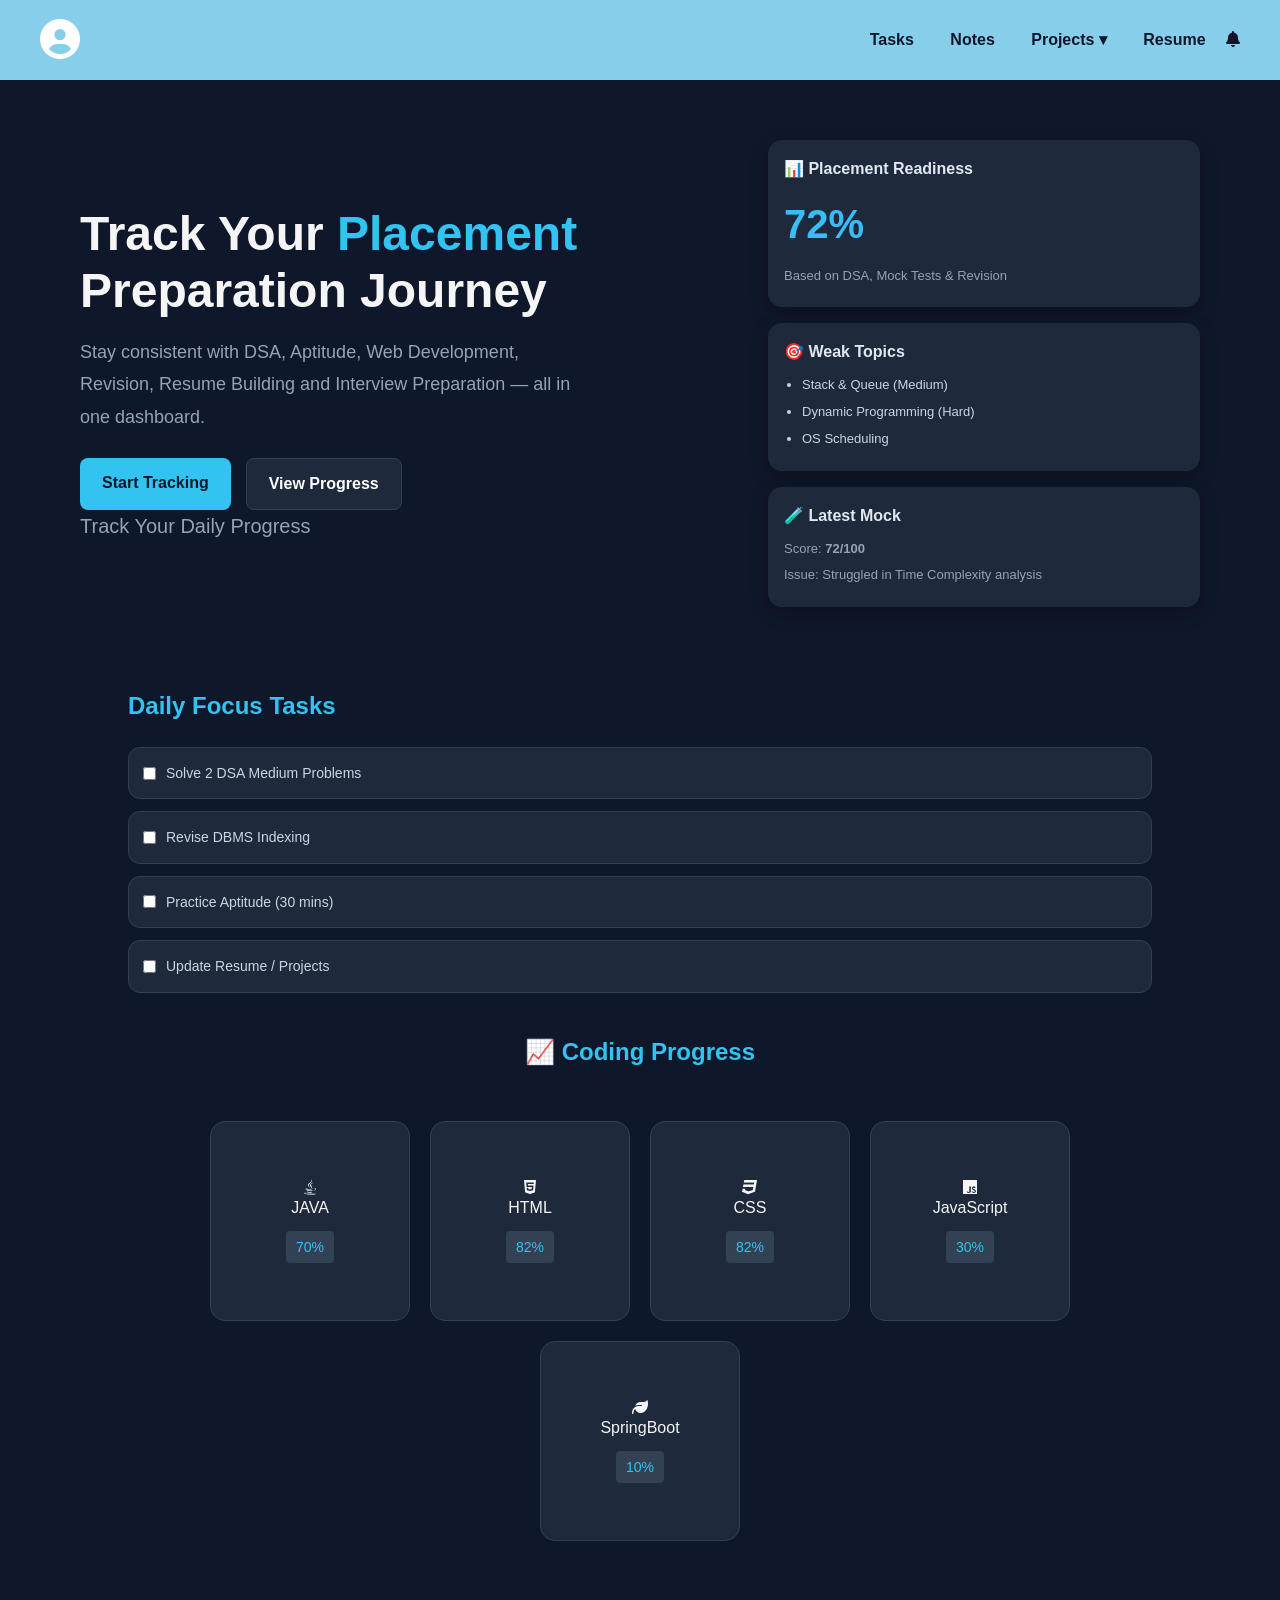
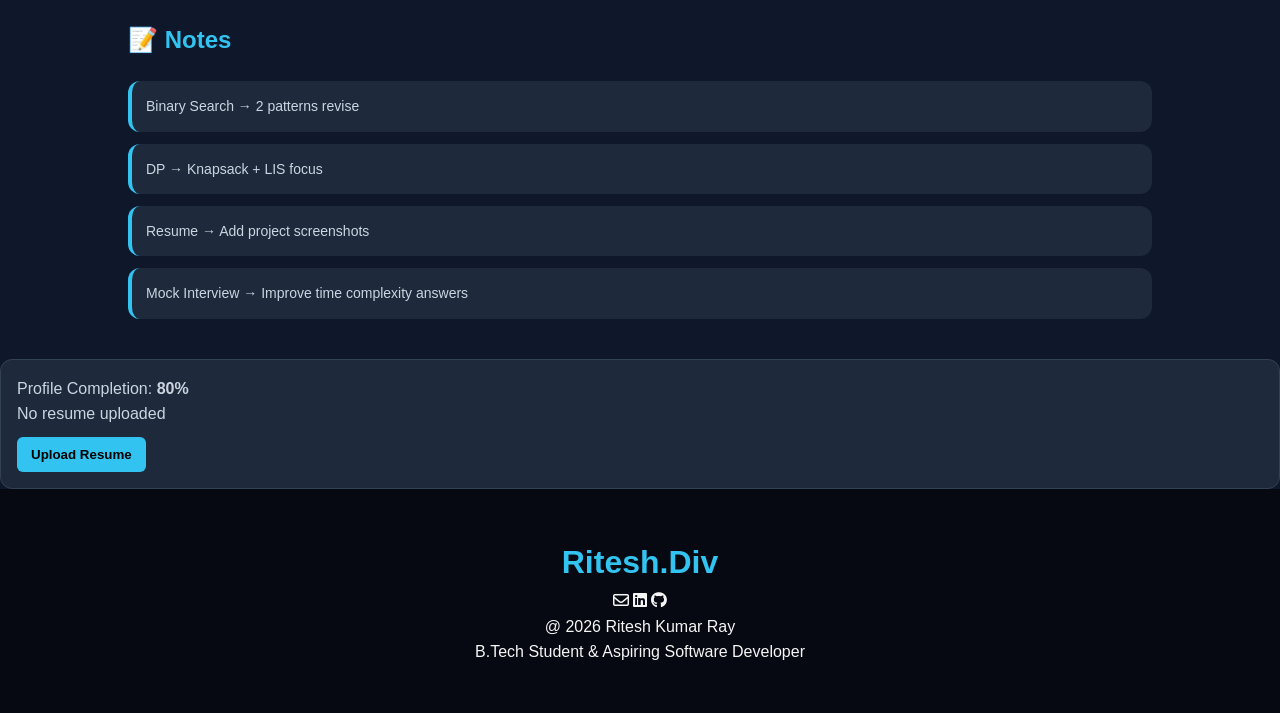
==== commit b0f2ea48: "make some new changes" ====
--- a/home.html
+++ b/home.html
@@ -3,7 +3,7 @@
 <head>
   <meta charset="UTF-8">
   <meta name="viewport" content="width=device-width, initial-scale=1.0">
-  <title>Personal Placement Tracker</title>
+  <title>Placement Preparation Dashboard</title>
   <link rel="stylesheet" href="style.css">
   <link rel="stylesheet" href="https://cdnjs.cloudflare.com/ajax/libs/font-awesome/6.5.0/css/all.min.css">
 </head>
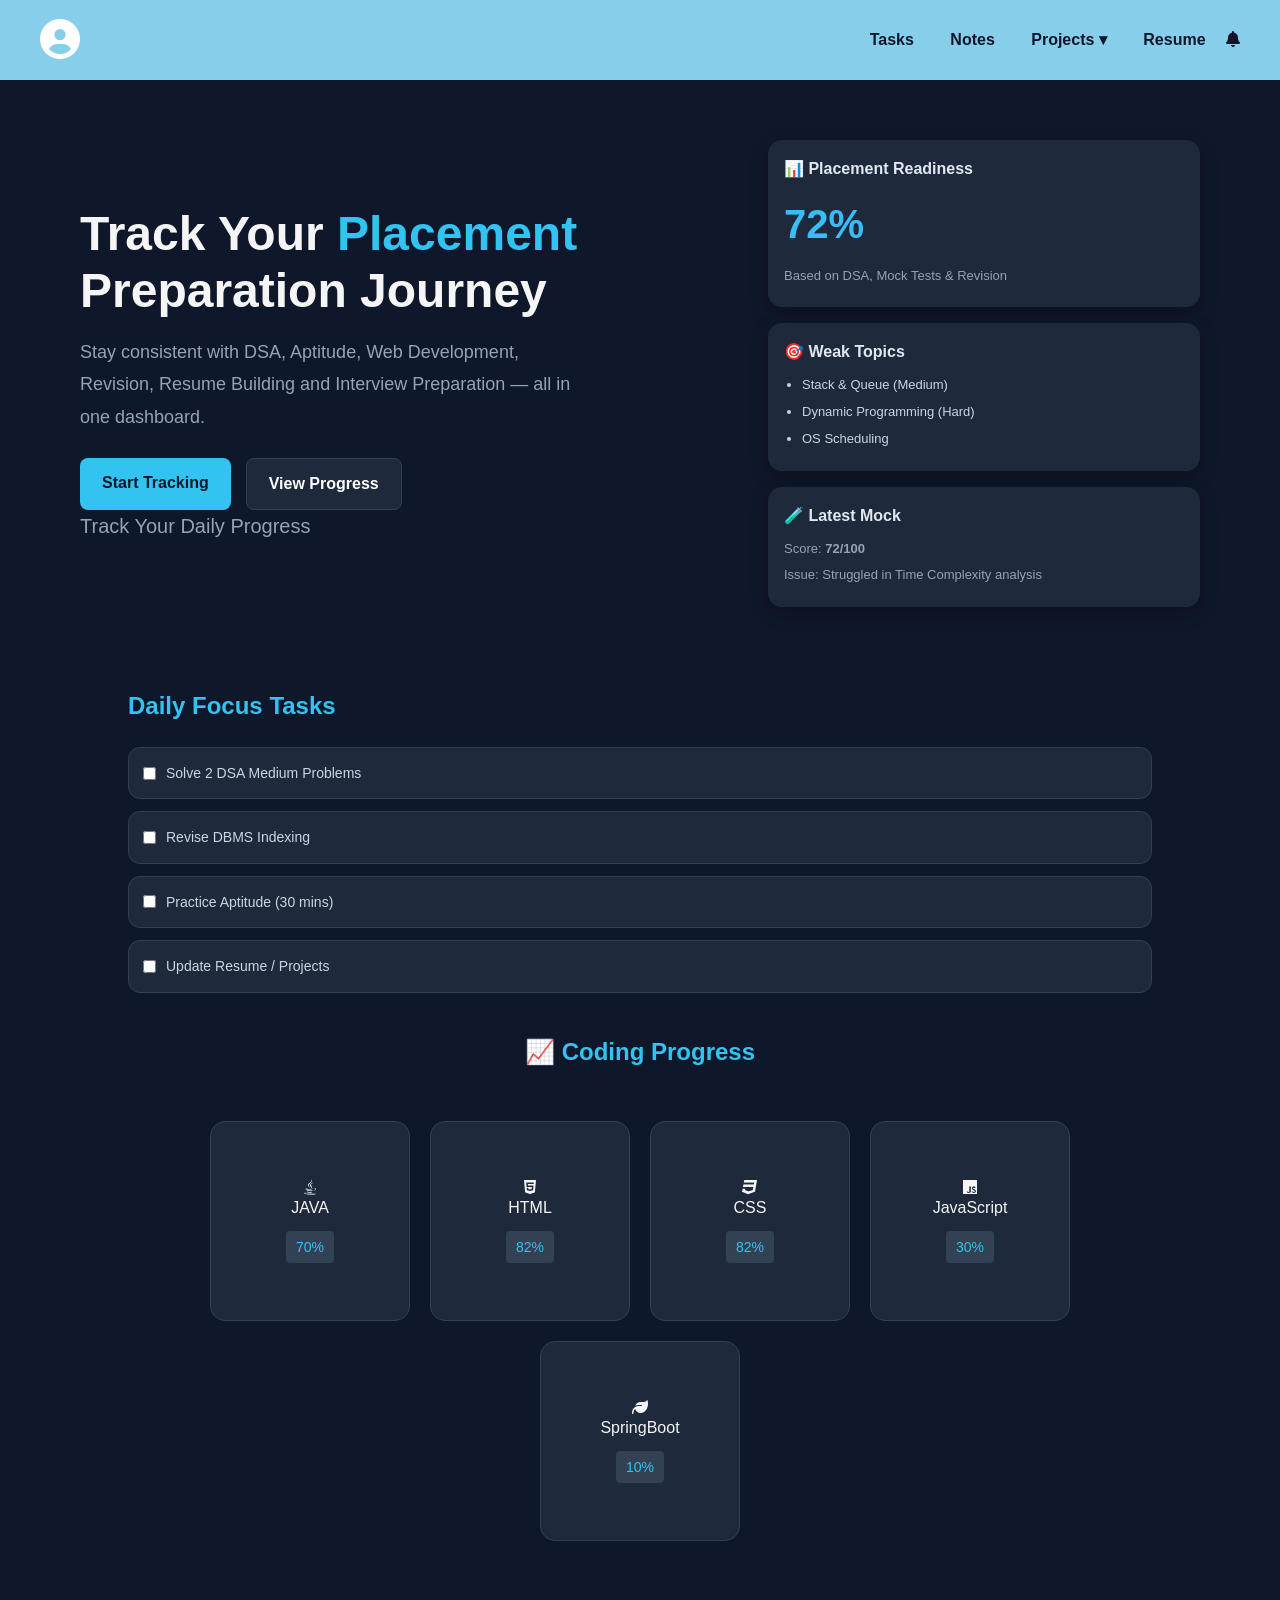
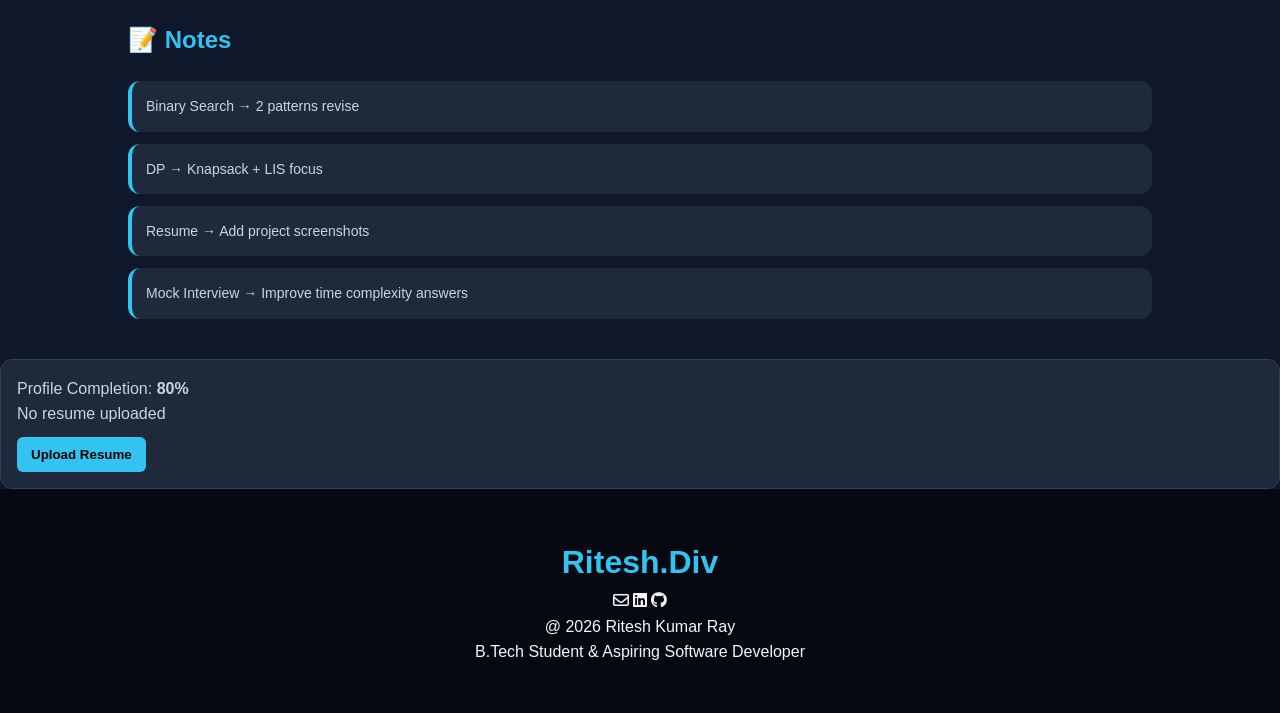
==== commit 72b17fa9: "make change in login page" ====
--- a/home.html
+++ b/home.html
@@ -3,7 +3,7 @@
 <head>
   <meta charset="UTF-8">
   <meta name="viewport" content="width=device-width, initial-scale=1.0">
-  <title>Placement Preparation Dashboard</title>
+  <title>PrepTrack</title>
   <link rel="stylesheet" href="style.css">
   <link rel="stylesheet" href="https://cdnjs.cloudflare.com/ajax/libs/font-awesome/6.5.0/css/all.min.css">
 </head>
@@ -19,7 +19,7 @@
             <a href="#projects" class="btn dropdown-btn">Projects ▾</a>
             <div class="dropdown-content">
                 <a href="https://ritesh-620.github.io/personalportfolio/" target="_blank">My Portfolio Website</a>
-                <a href="#home">Placement Preparation Dashboard</a>
+                <a href="#home">PrepTrack</a>
             </div>
         </div>
         <a href="#Resume" class="btn">Resume</a>
